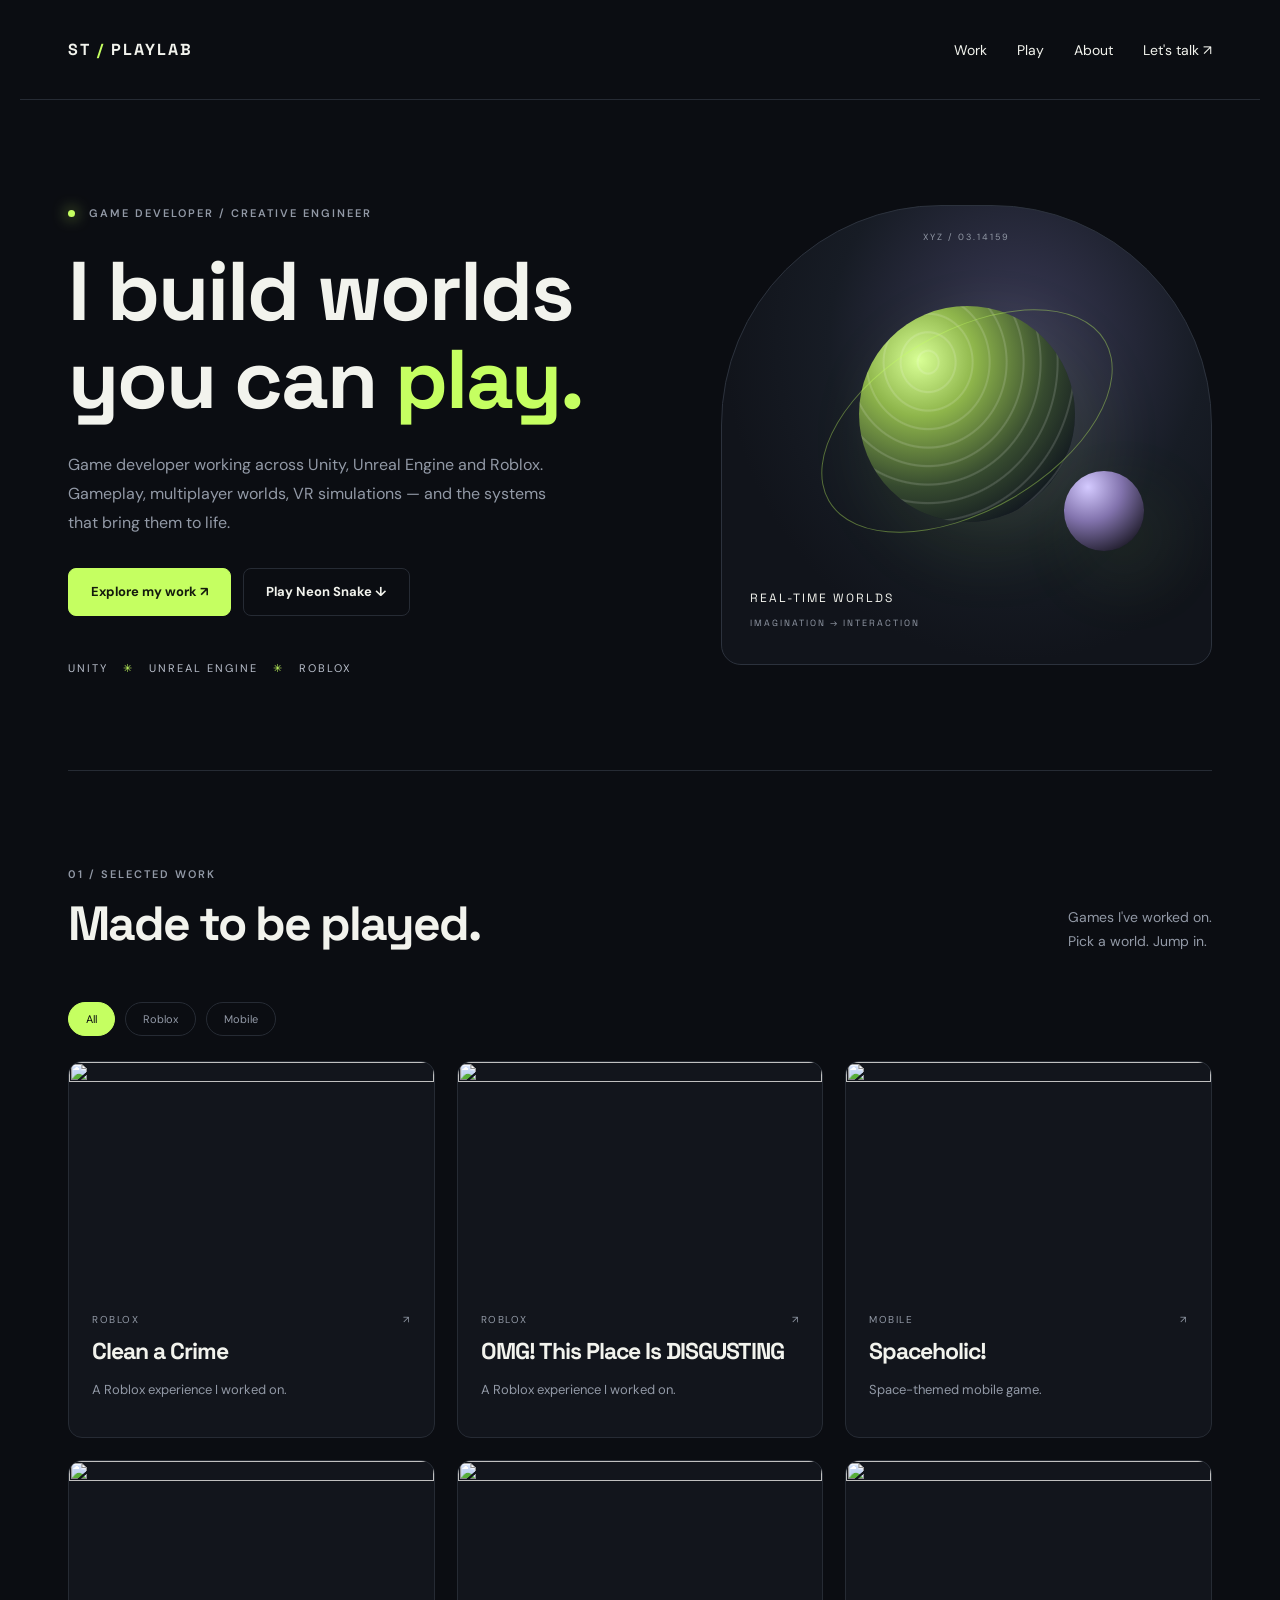
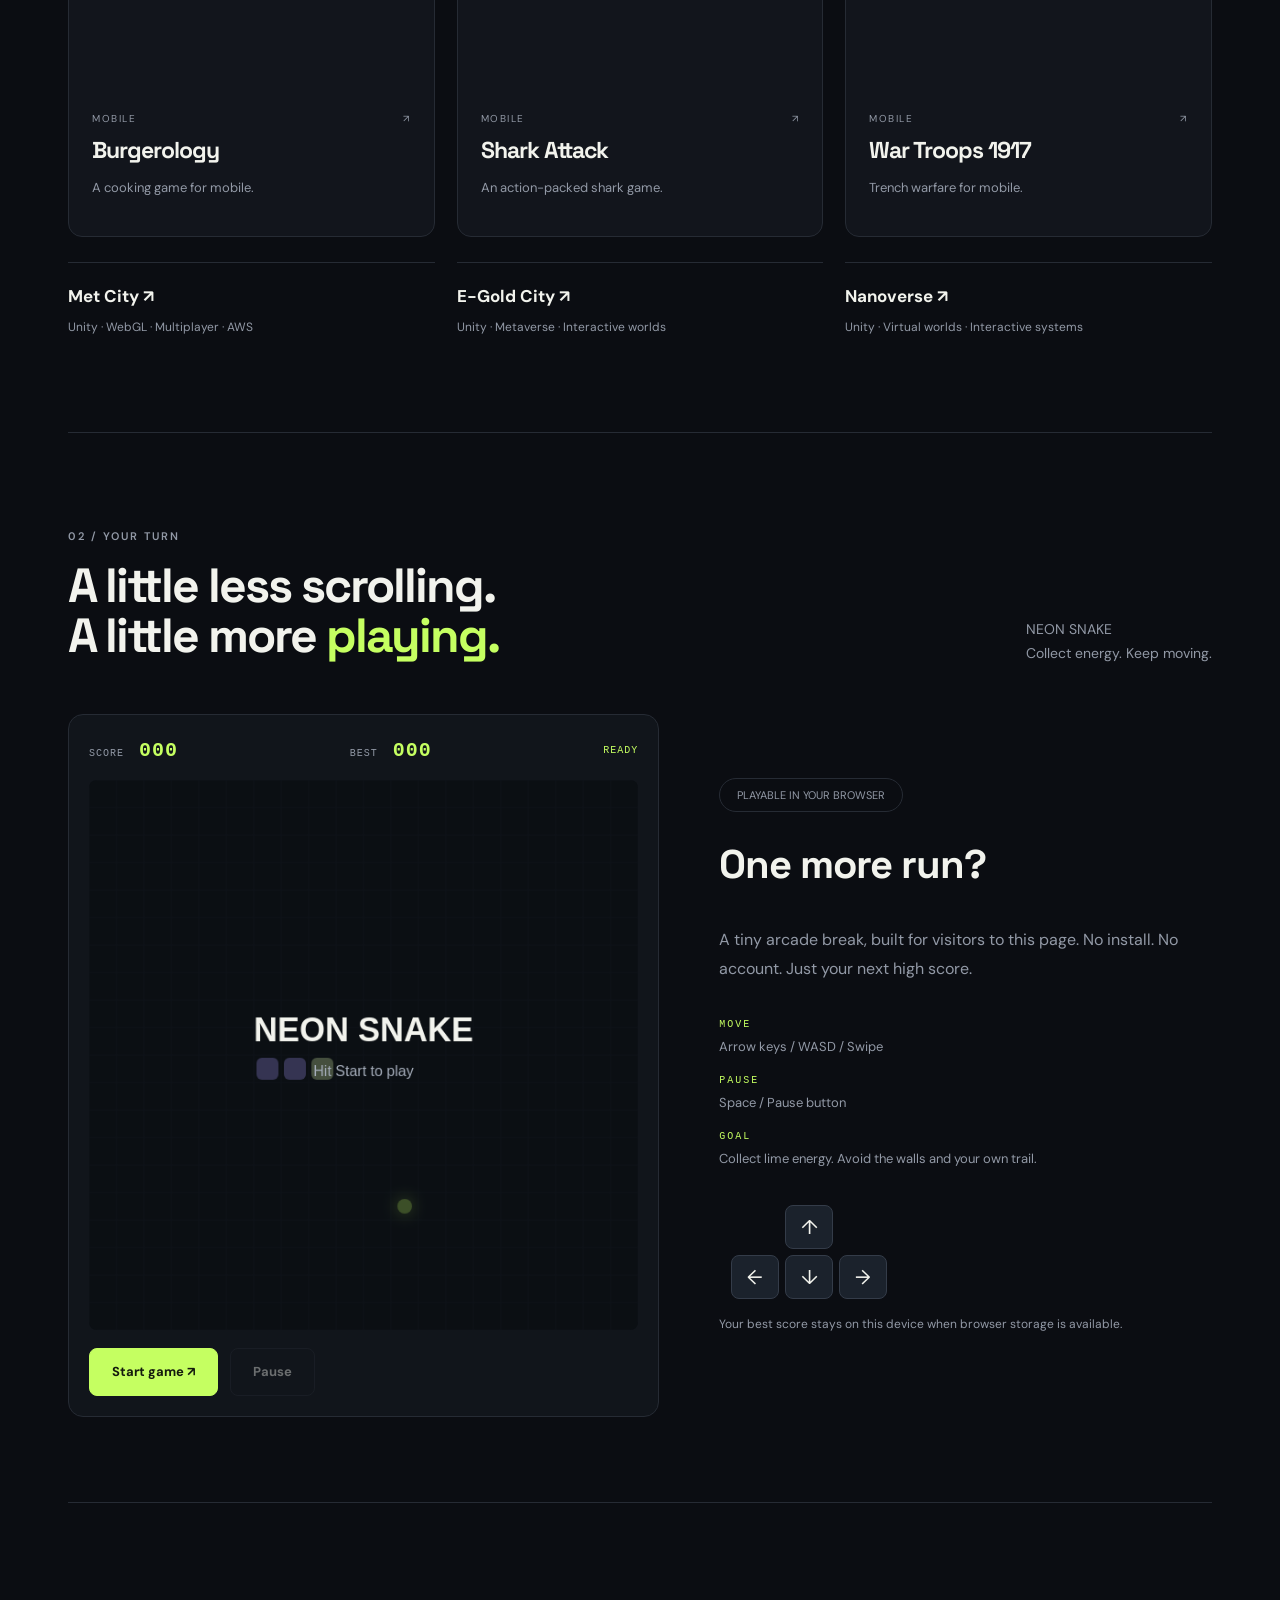
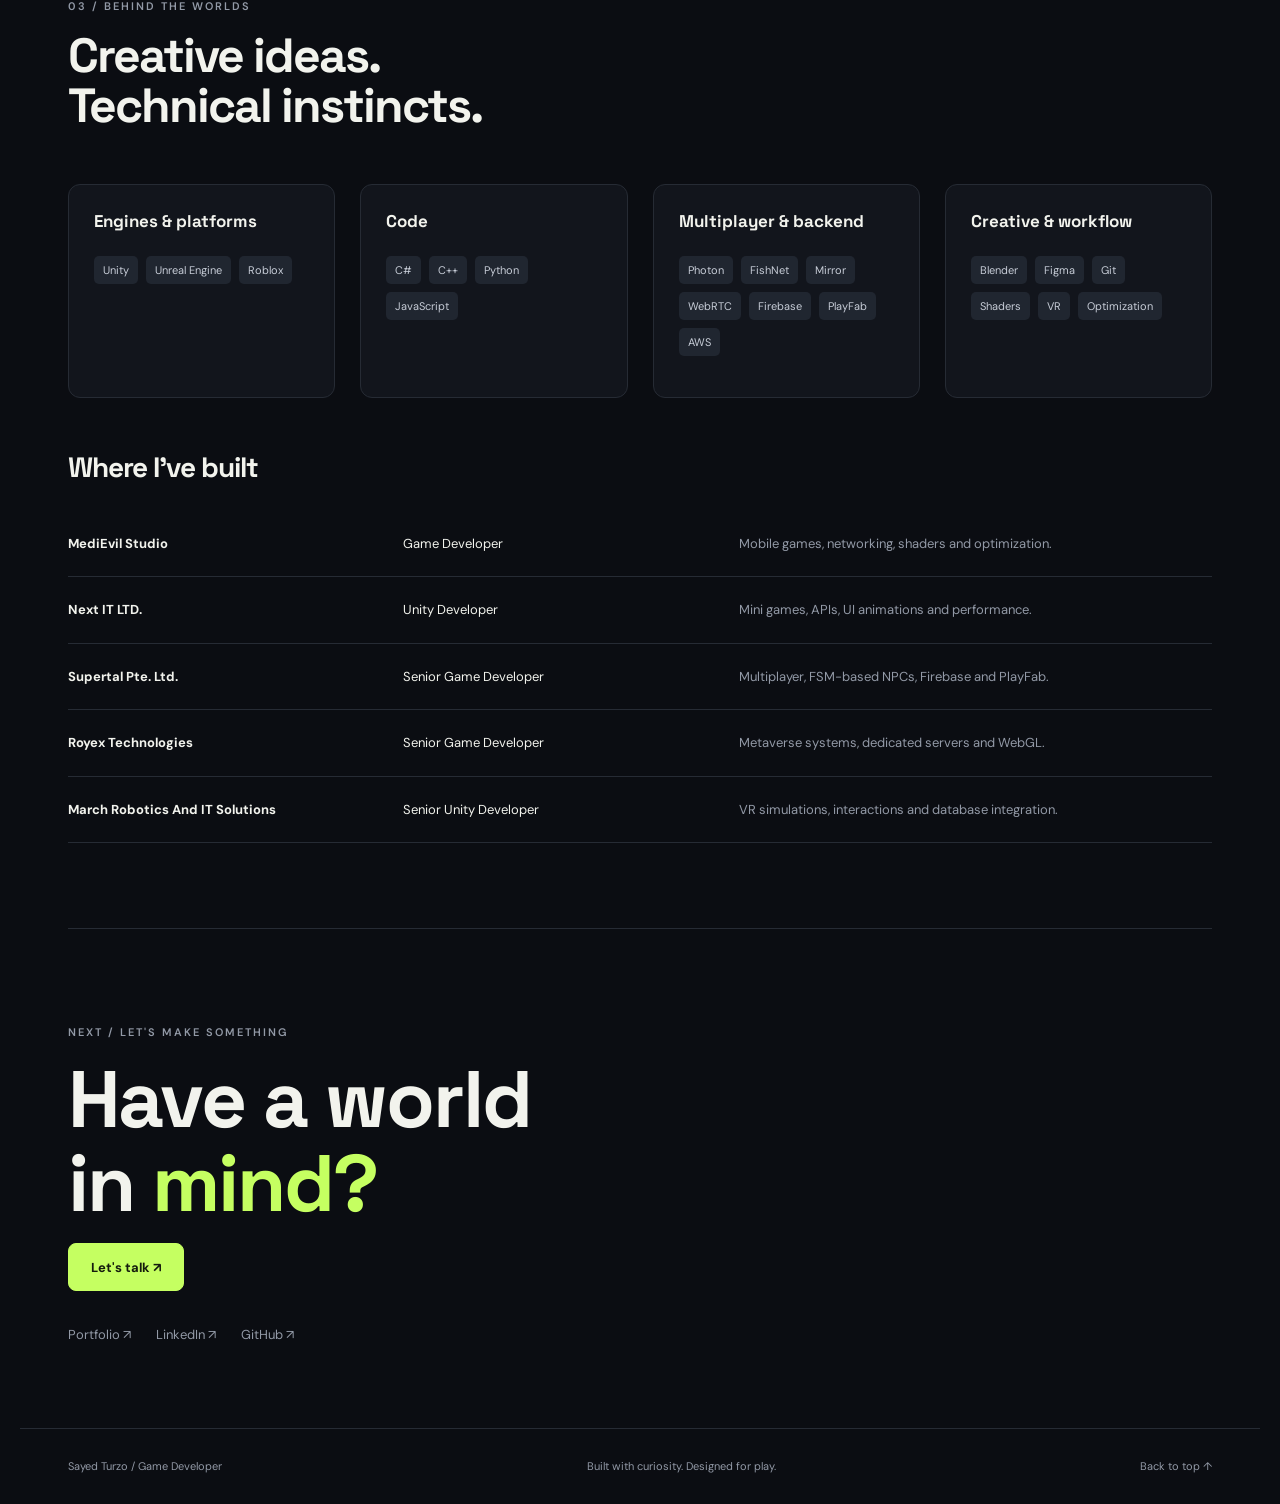
==== site/index.html @ b7940c35 "Update again" ====
<!doctype html>
<html lang="en">
<head>
  <meta charset="utf-8"><meta name="viewport" content="width=device-width, initial-scale=1">
  <meta name="description" content="Sayed Turzo — Unity, Unreal Engine and Roblox game developer. Explore my games and play Neon Snake.">
  <meta name="theme-color" content="#0b0d12"><title>Sayed Turzo / Game Developer</title>
  <link rel="stylesheet" href="styles.css">
</head>
<body>
  <nav><a class="wordmark" href="#">ST<span> / </span>PLAYLAB</a><div><a href="#work">Work</a><a href="#arcade">Play</a><a href="#about">About</a><a id="nav-contact" href="#contact">Let's talk ↗</a></div></nav>
  <main>
    <section class="hero">
      <div class="hero-copy"><p class="eyebrow"><span class="dot"></span> GAME DEVELOPER / CREATIVE ENGINEER</p><h1>I build worlds<br>you can <em>play.</em></h1><p id="bio" class="lead"></p><div class="actions"><a class="button primary" href="#work">Explore my work ↗</a><a class="button" href="#arcade">Play Neon Snake ↓</a></div><div class="platforms">UNITY <span>✳</span> UNREAL ENGINE <span>✳</span> ROBLOX</div></div>
      <div class="hero-art" aria-hidden="true"><div class="orb orb-one"></div><div class="orb orb-two"></div><div class="orbit"></div><div class="art-label">REAL-TIME WORLDS<br><span>IMAGINATION → INTERACTION</span></div><div class="coordinate">XYZ / 03.14159</div></div>
    </section>
    <section id="work"><div class="section-heading"><div><p class="eyebrow">01 / SELECTED WORK</p><h2>Made to be played.</h2></div><p>Games I've worked on.<br>Pick a world. Jump in.</p></div><div id="filters" class="filters" aria-label="Filter games"></div><div id="games" class="game-grid"></div><div id="worlds" class="worlds"></div></section>
    <section id="arcade" class="arcade"><div class="section-heading"><div><p class="eyebrow">02 / YOUR TURN</p><h2>A little less scrolling.<br>A little more <em>playing.</em></h2></div><p>NEON SNAKE<br>Collect energy. Keep moving.</p></div><div class="arcade-layout"><div class="game-panel"><div class="scoreboard"><span>SCORE <b id="score">000</b></span><span>BEST <b id="best">000</b></span><span id="game-state" role="status" aria-live="polite">READY</span></div><canvas id="snake" width="600" height="600" tabindex="0" aria-label="Neon Snake game. Use arrow keys or WASD to move, space to pause."></canvas><div class="game-controls"><button id="start" class="button primary">Start game ↗</button><button id="pause" class="button" disabled>Pause</button></div></div><div class="game-notes"><span class="pill">PLAYABLE IN YOUR BROWSER</span><h3>One more run?</h3><p>A tiny arcade break, built for visitors to this page. No install. No account. Just your next high score.</p><dl><dt>MOVE</dt><dd>Arrow keys / WASD / Swipe</dd><dt>PAUSE</dt><dd>Space / Pause button</dd><dt>GOAL</dt><dd>Collect lime energy. Avoid the walls and your own trail.</dd></dl><div class="dpad" aria-label="Touch game controls"><button data-direction="up" aria-label="Move up">↑</button><div><button data-direction="left" aria-label="Move left">←</button><button data-direction="down" aria-label="Move down">↓</button><button data-direction="right" aria-label="Move right">→</button></div></div><p class="small">Your best score stays on this device when browser storage is available.</p></div></div></section>
    <section id="about"><div class="section-heading"><div><p class="eyebrow">03 / BEHIND THE WORLDS</p><h2>Creative ideas.<br>Technical instincts.</h2></div></div><div id="skills" class="skills"></div><h3 class="experience-title">Where I've built</h3><div id="experience" class="experience"></div></section>
    <section id="contact" class="contact"><p class="eyebrow">NEXT / LET'S MAKE SOMETHING</p><h2>Have a world<br>in <em>mind?</em></h2><a id="email" class="button primary">Let's talk ↗</a><div id="socials"></div></section>
  </main><footer><span id="footer-name"></span><span>Built with curiosity. Designed for play.</span><a href="#">Back to top ↑</a></footer>
  <script type="module" src="app.js"></script>
</body>
</html>
---- site/styles.css ----
@import url('https://fonts.googleapis.com/css2?family=DM+Sans:wght@400;500;600;700&family=Space+Grotesk:wght@400;500;600;700&display=swap');
:root{--accent:#c5ff61;--secondary:#a99cff;--bg:#0b0d12;--panel:#12151c;--ink:#f2f3ed;--muted:#9299a6;--line:#262b34;color-scheme:dark}
*{box-sizing:border-box}html{scroll-behavior:smooth;scroll-padding-top:100px}body{margin:0;background:var(--bg);color:var(--ink);font-family:'DM Sans',Arial,sans-serif}a{color:inherit;text-decoration:none}button{font:inherit;cursor:pointer}a:focus-visible,button:focus-visible,canvas:focus-visible{outline:2px solid var(--accent);outline-offset:5px}nav,main,footer{max-width:1240px;margin:auto;padding-left:48px;padding-right:48px}nav{height:100px;display:flex;align-items:center;justify-content:space-between;border-bottom:1px solid var(--line)}nav div{display:flex;gap:30px;font-size:14px}nav a:hover{color:var(--accent)}.wordmark{font-family:'Space Grotesk',sans-serif;letter-spacing:2px;font-weight:700}.wordmark span{color:var(--accent)}.hero{min-height:670px;display:grid;grid-template-columns:1.25fr 1fr;align-items:center;gap:40px}.eyebrow{font-size:11px;letter-spacing:2px;color:var(--muted);font-weight:600}.dot{display:inline-block;width:7px;height:7px;border-radius:50%;background:var(--accent);margin-right:9px;box-shadow:0 0 15px var(--accent)}h1,h2,h3{font-family:'Space Grotesk',Arial,sans-serif;line-height:1.05;letter-spacing:-2px}h1{font-size:clamp(48px,6.5vw,84px);margin:28px 0}em{color:var(--accent);font-style:normal}h2{font-size:48px;margin:18px 0}h3{font-size:28px;letter-spacing:-1px}.lead{max-width:480px;color:var(--muted);line-height:1.8;font-size:16px}.actions{display:flex;gap:12px;flex-wrap:wrap;margin:30px 0}.button{display:inline-flex;align-items:center;justify-content:center;min-height:48px;padding:14px 22px;border:1px solid var(--line);border-radius:8px;background:transparent;color:var(--ink);font-size:13px;font-weight:700;transition:transform .2s,background .2s}.button:hover{transform:translateY(-3px);background:#232936}.primary{background:var(--accent);color:#141b0d;border-color:var(--accent)}.primary:hover{background:#d7ff94}.button:disabled{opacity:.4;cursor:default;transform:none}.platforms{font-size:11px;letter-spacing:2px;color:#b9bfcb;display:flex;gap:15px;margin-top:45px}.platforms span{color:var(--accent)}.hero-art{height:460px;position:relative;overflow:hidden;border-radius:220px 220px 20px 20px;background:radial-gradient(ellipse at 60% 30%,#3b3a57 0%,#171c25 45%,#11141b 70%);border:1px solid #2c323d}.orb{position:absolute;left:calc(50% - 108px);top:100px;width:216px;height:216px;border-radius:50%;background:repeating-radial-gradient(ellipse at 32% 26%,transparent 0 9px,#ffffff24 10px 11px,transparent 12px 17px),radial-gradient(circle at 28% 25%,#d8ff95,#8eb54b 25%,#364a2f 57%,#131a20 80%);box-shadow:20px 25px 80px #b3ff4a18;animation:float 7s ease-in-out infinite}.orb-two{width:80px;height:80px;top:265px;left:70%;background:radial-gradient(circle at 30% 20%,#d4caff,#8273ad 40%,#272335 80%);animation-delay:-3s}.orbit{position:absolute;top:125px;left:calc(50% - 160px);width:320px;height:180px;border:1px solid #c5ff6160;border-radius:50%;transform:rotate(-30deg);animation:orbit 18s linear infinite}.art-label{position:absolute;bottom:30px;left:28px;font-family:'Space Grotesk',sans-serif;font-size:12px;letter-spacing:2px;line-height:2}.art-label span{color:var(--muted);font-size:9px}.coordinate{position:absolute;top:25px;left:50%;transform:translateX(-50%);font-size:9px;letter-spacing:2px;color:var(--muted)}@keyframes float{50%{transform:translateY(-18px) rotate(8deg)}}@keyframes orbit{to{transform:rotate(330deg)}}section:not(.hero){padding:85px 0;border-top:1px solid var(--line)}.section-heading{display:flex;justify-content:space-between;align-items:flex-end;gap:30px;margin-bottom:35px}.section-heading>p{color:var(--muted);font-size:14px;line-height:1.7}.filters{display:flex;gap:10px;margin-bottom:25px;flex-wrap:wrap}.filters button,.pill{border:1px solid var(--line);background:transparent;border-radius:25px;color:var(--muted);padding:9px 17px;font-size:11px}.filters button[aria-pressed=true]{color:var(--bg);background:var(--accent);border-color:var(--accent)}.game-grid{display:grid;grid-template-columns:repeat(3,1fr);gap:22px}.game-card{border:1px solid var(--line);border-radius:14px;overflow:hidden;background:var(--panel);transition:transform .2s,border-color .2s}.game-card:hover{transform:translateY(-6px);border-color:var(--accent)}.game-card img{width:100%;display:block;aspect-ratio:1.6;object-fit:cover}.game-card .copy{padding:23px}.game-card h3{font-size:23px;line-height:1.2;margin:12px 0}.game-card p{font-size:13px;line-height:1.7;color:var(--muted)}.card-top{display:flex;justify-content:space-between;font-size:10px;letter-spacing:1.5px;color:var(--muted)}.worlds{display:grid;grid-template-columns:repeat(3,1fr);gap:22px;margin-top:25px}.worlds a{border-top:1px solid var(--line);padding-top:22px}.worlds strong{font-size:17px}.worlds p{color:var(--muted);font-size:12px}.arcade-layout{display:grid;grid-template-columns:1.2fr 1fr;gap:60px;align-items:center}.game-panel{background:#11151b;border:1px solid var(--line);border-radius:15px;padding:20px}.scoreboard{display:flex;justify-content:space-between;align-items:center;font-family:monospace;font-size:10px;letter-spacing:1px;color:var(--muted);padding:4px 0 18px}.scoreboard b{color:var(--accent);font-size:20px;margin-left:8px}#game-state{color:var(--accent)}canvas{display:block;width:100%;aspect-ratio:1;background:#0b0f14;border-radius:8px;touch-action:none}.game-controls{display:flex;gap:12px;margin-top:18px}.game-notes p{color:var(--muted);line-height:1.8}.game-notes h3{font-size:40px}dl{margin:35px 0}dt{font-family:monospace;font-size:10px;color:var(--accent);letter-spacing:2px;margin-top:20px}dd{margin:8px 0;color:var(--muted);font-size:13px}.small{font-size:12px}.dpad{text-align:center;width:180px}.dpad button{background:#1b222c;border:1px solid #343c49;border-radius:8px;color:var(--ink);height:44px;width:48px;margin:3px;font-size:20px;touch-action:manipulation}.skills{display:grid;grid-template-columns:repeat(4,1fr);gap:25px}.skill-card{padding:25px;background:var(--panel);border:1px solid var(--line);border-radius:12px}.skill-card h3{font-size:17px;letter-spacing:0;line-height:1.4;margin:0 0 22px}.skill-card p{display:flex;gap:8px;flex-wrap:wrap}.skill-card span{font-size:11px;padding:7px 9px;background:#202630;border-radius:5px;color:#c7cdd7}.experience-title{margin-top:55px}.experience article{display:grid;grid-template-columns:1fr 1fr 1.5fr;gap:20px;padding:23px 0;border-bottom:1px solid var(--line);font-size:13px;line-height:1.5}.experience article p{margin:0;color:var(--muted)}.contact{position:relative}.contact h2{font-size:80px}.contact #socials{display:flex;gap:25px;margin-top:35px;font-size:13px;color:var(--muted)}footer{border-top:1px solid var(--line);display:flex;justify-content:space-between;gap:20px;padding-top:30px;padding-bottom:30px;font-size:11px;color:var(--muted)}
@media(max-width:900px){nav,main,footer{padding-left:25px;padding-right:25px}.hero{gap:20px}.hero-art{height:380px}h1{font-size:60px}.game-grid{grid-template-columns:repeat(2,1fr)}.skills{grid-template-columns:repeat(2,1fr)}.arcade-layout{gap:30px}.platforms{font-size:9px;gap:8px}}
@media(max-width:600px){nav{height:80px}nav div{gap:18px}nav div a:first-child,nav div a:last-child{display:none}.hero{grid-template-columns:1fr;padding:45px 0;gap:35px}.hero-art{height:300px;border-radius:120px 120px 15px 15px}.orb-one{top:45px;width:170px;height:170px;left:calc(50% - 85px)}.orb-two{top:180px}.orbit{top:50px}.platforms{font-size:10px}h1{font-size:58px}h2{font-size:36px}.section-heading{display:block}.game-grid,.worlds,.arcade-layout{grid-template-columns:1fr}.skills{gap:12px}.skill-card{padding:17px}.experience article{grid-template-columns:1fr;gap:6px}.contact h2{font-size:60px}footer{flex-wrap:wrap}.scoreboard b{font-size:18px}section:not(.hero){padding:55px 0}}
@media(prefers-reduced-motion:reduce){html{scroll-behavior:auto}*,*::before,*::after{animation:none!important;transition:none!important}}
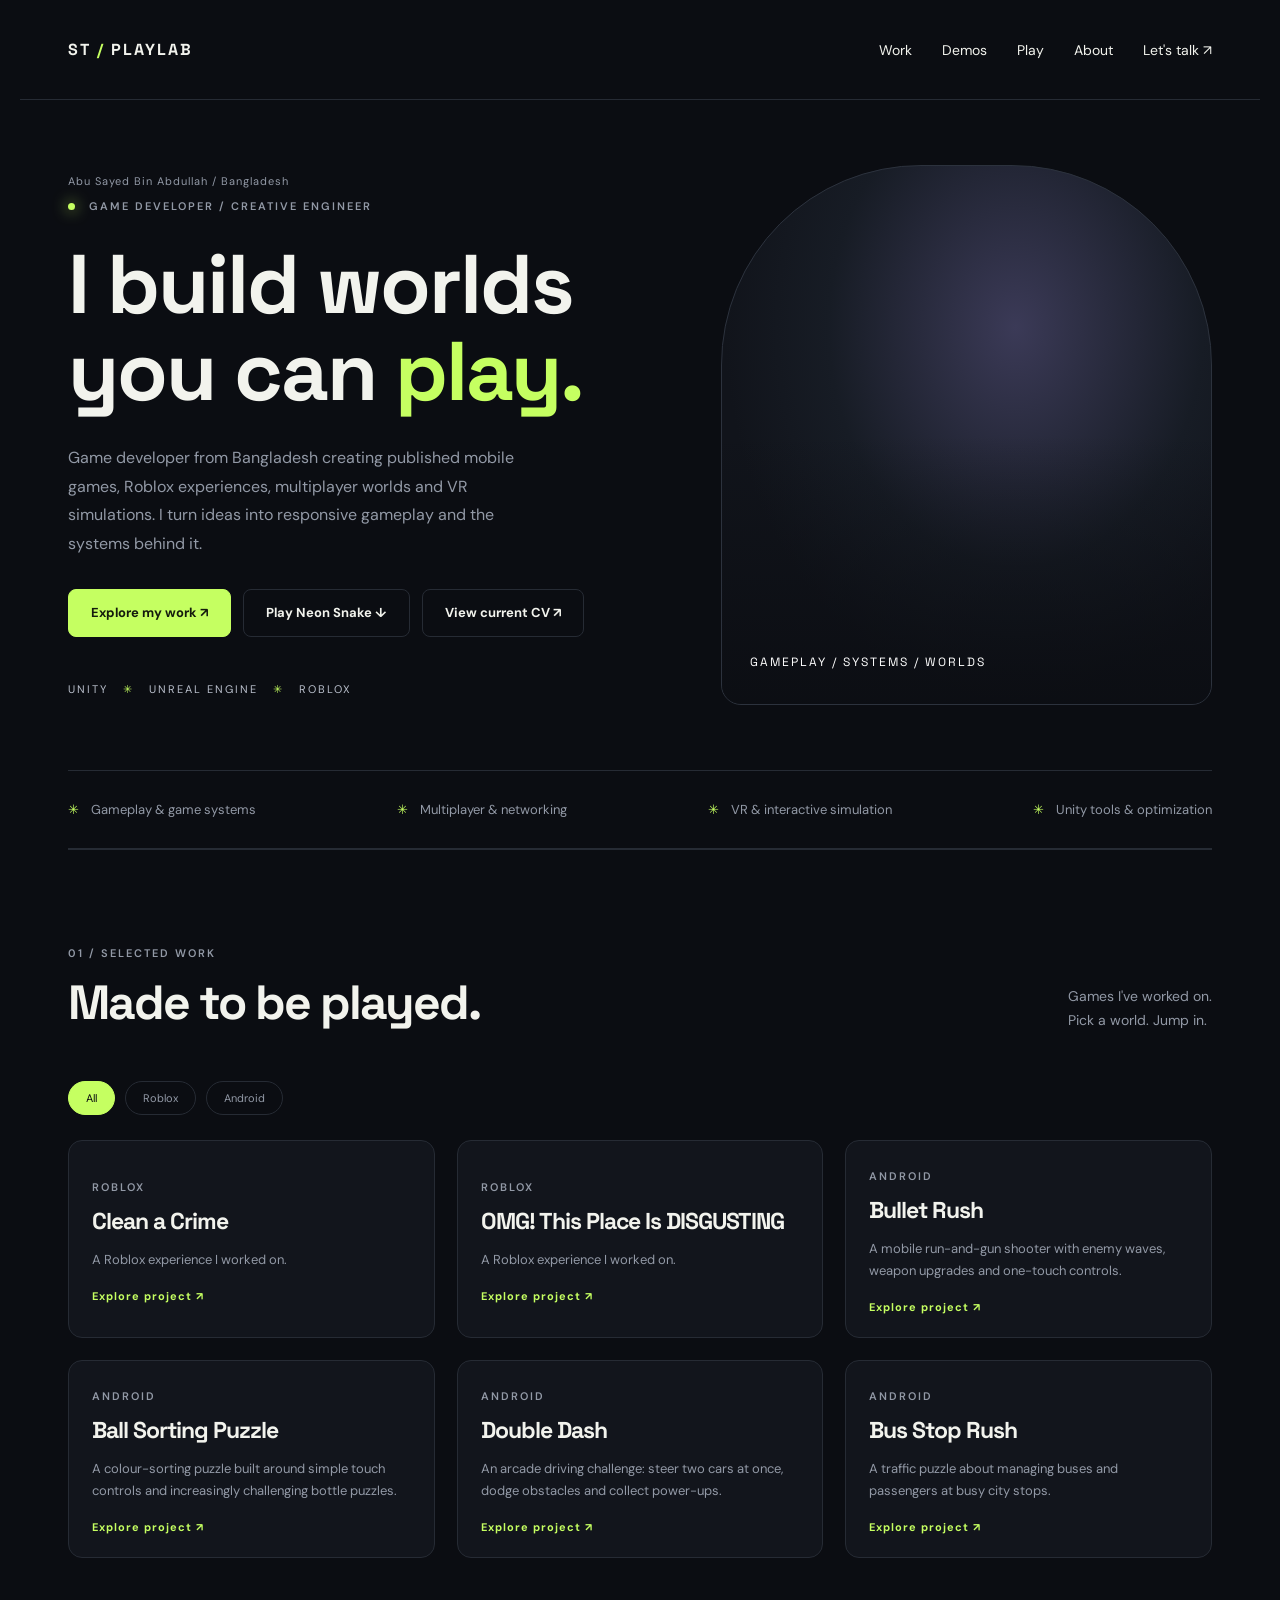
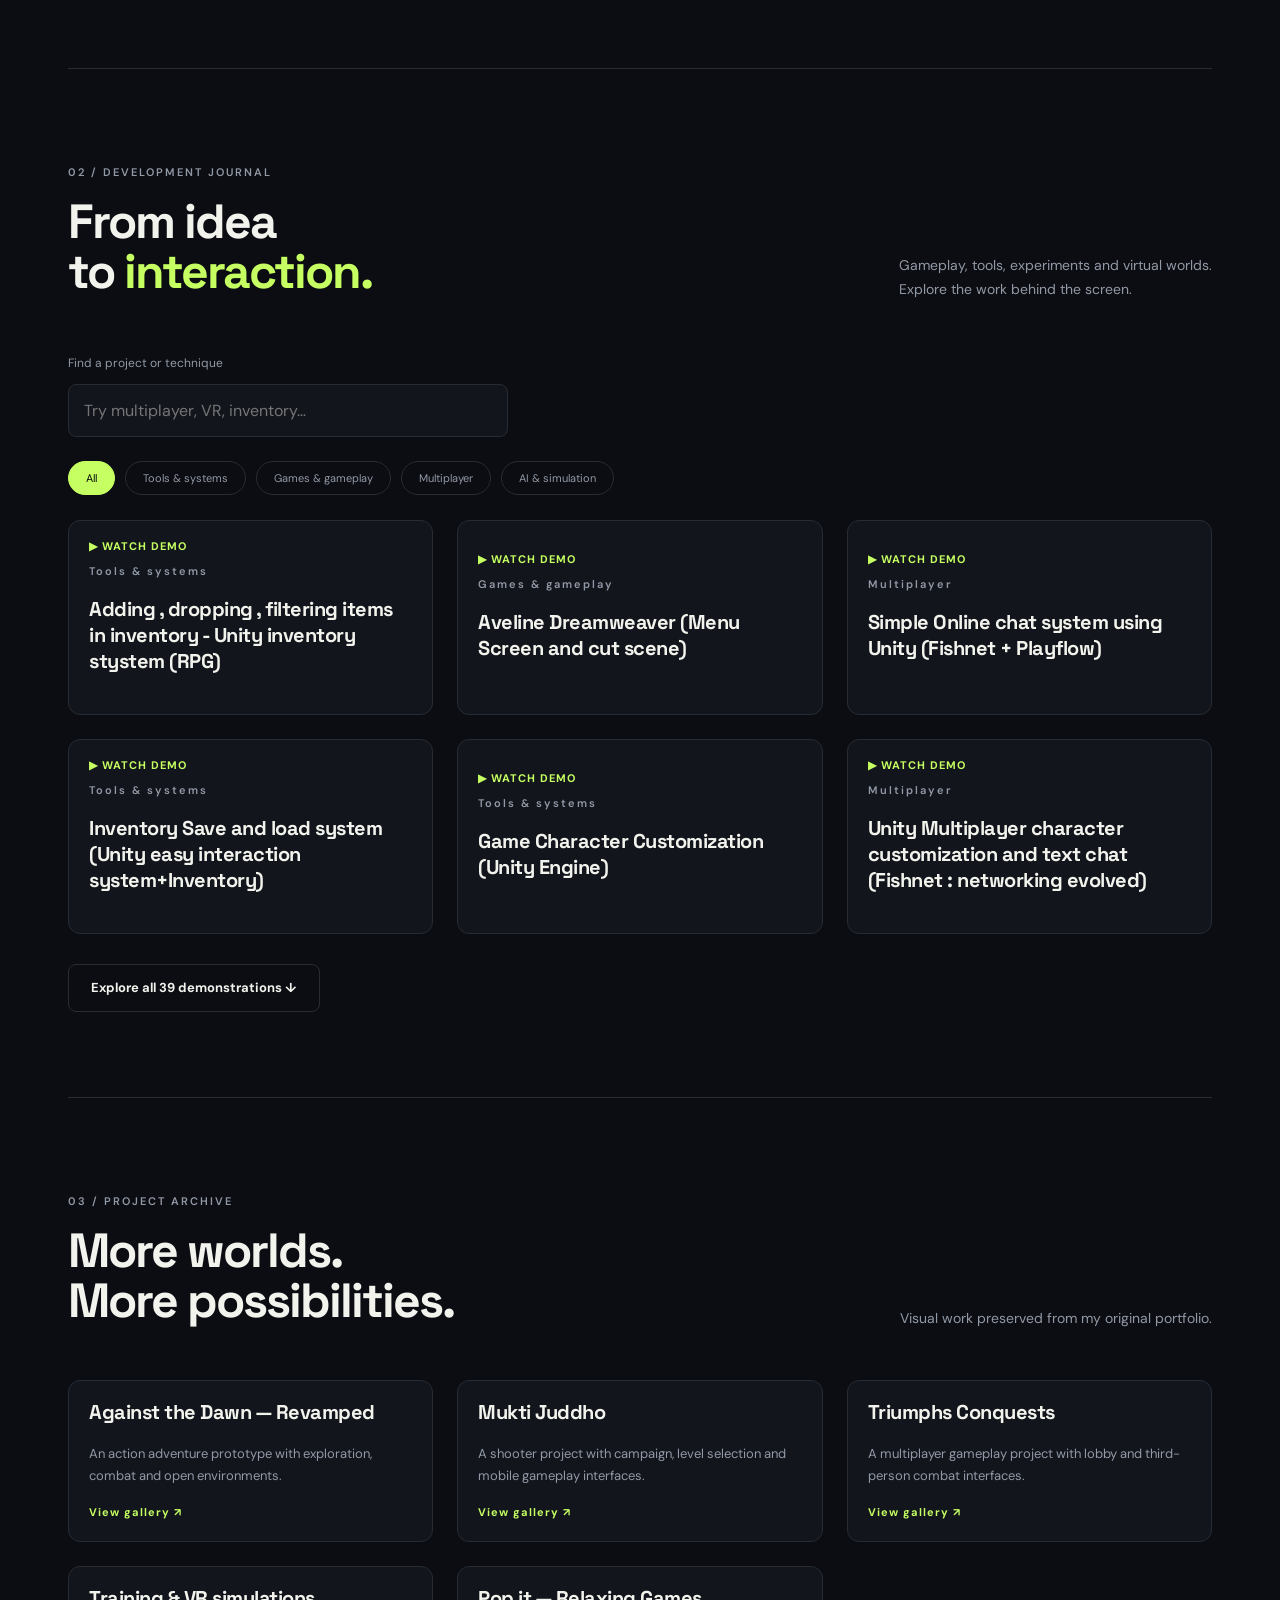
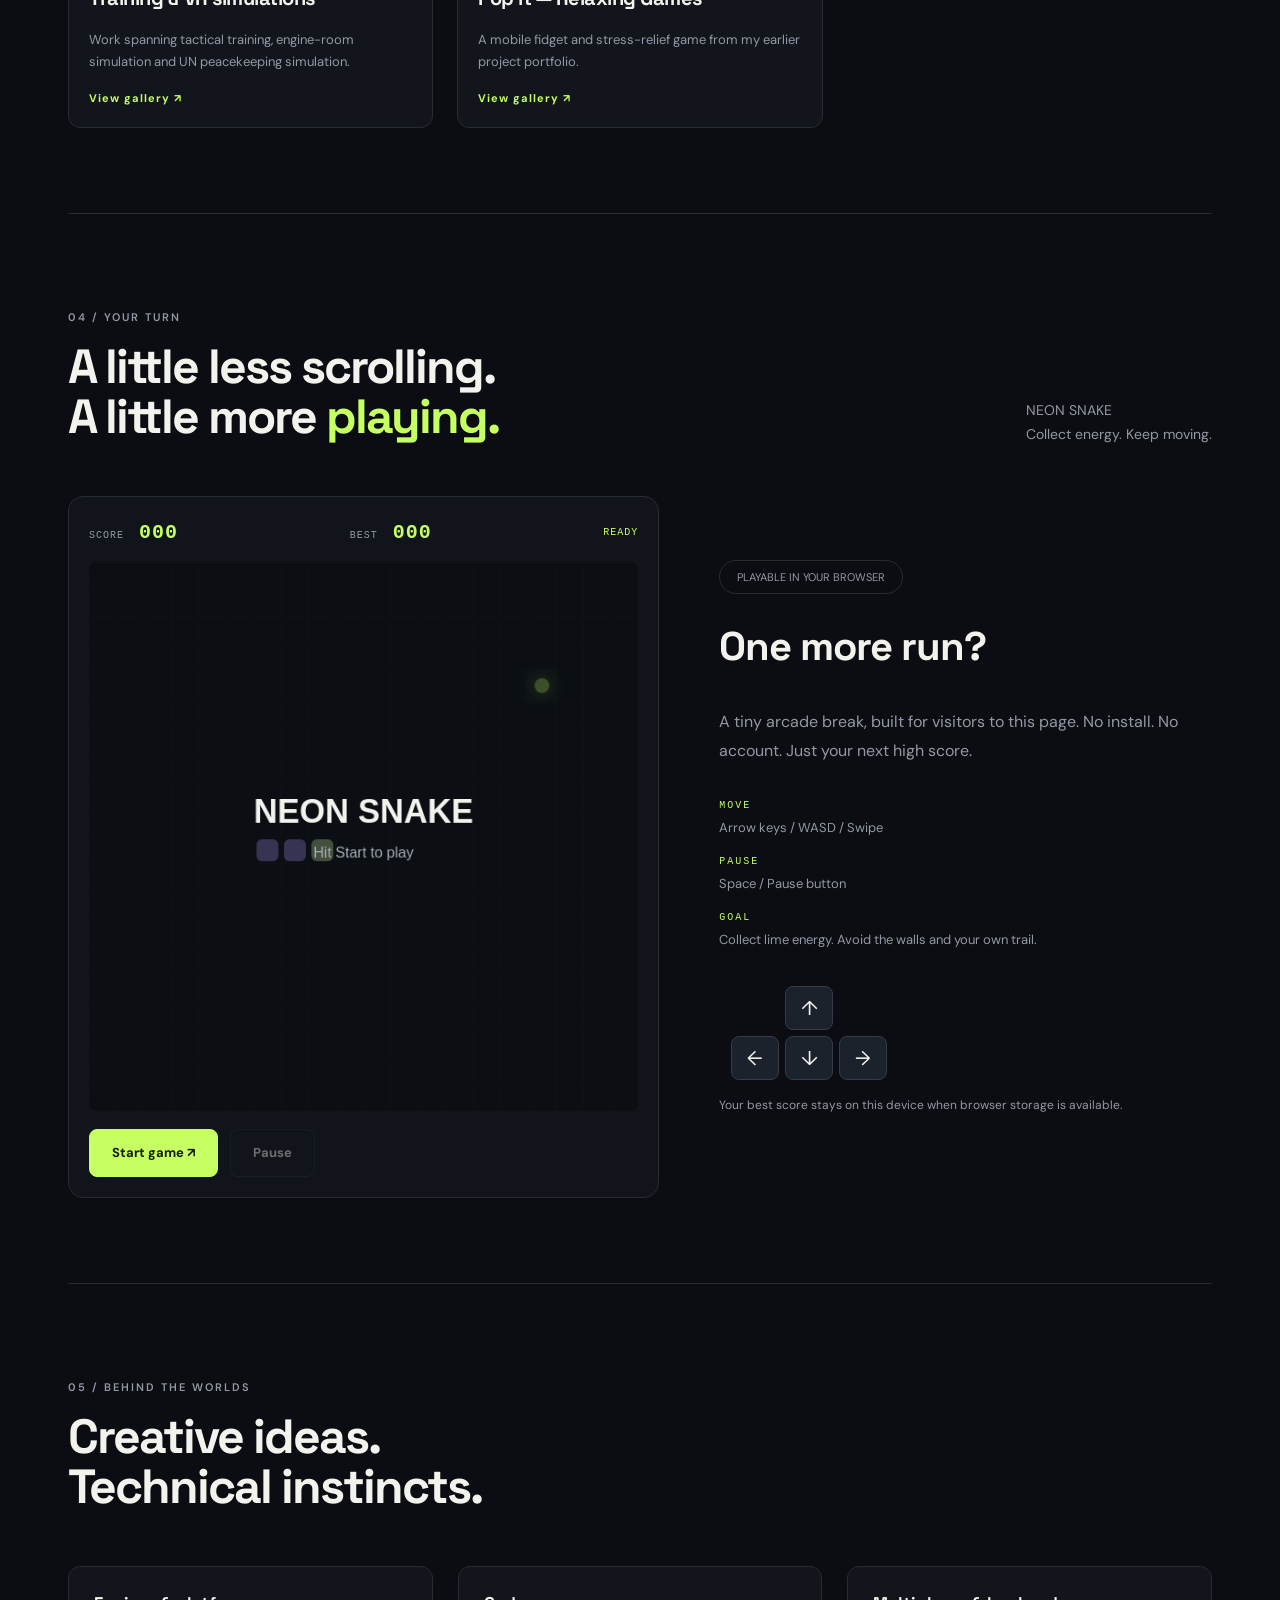
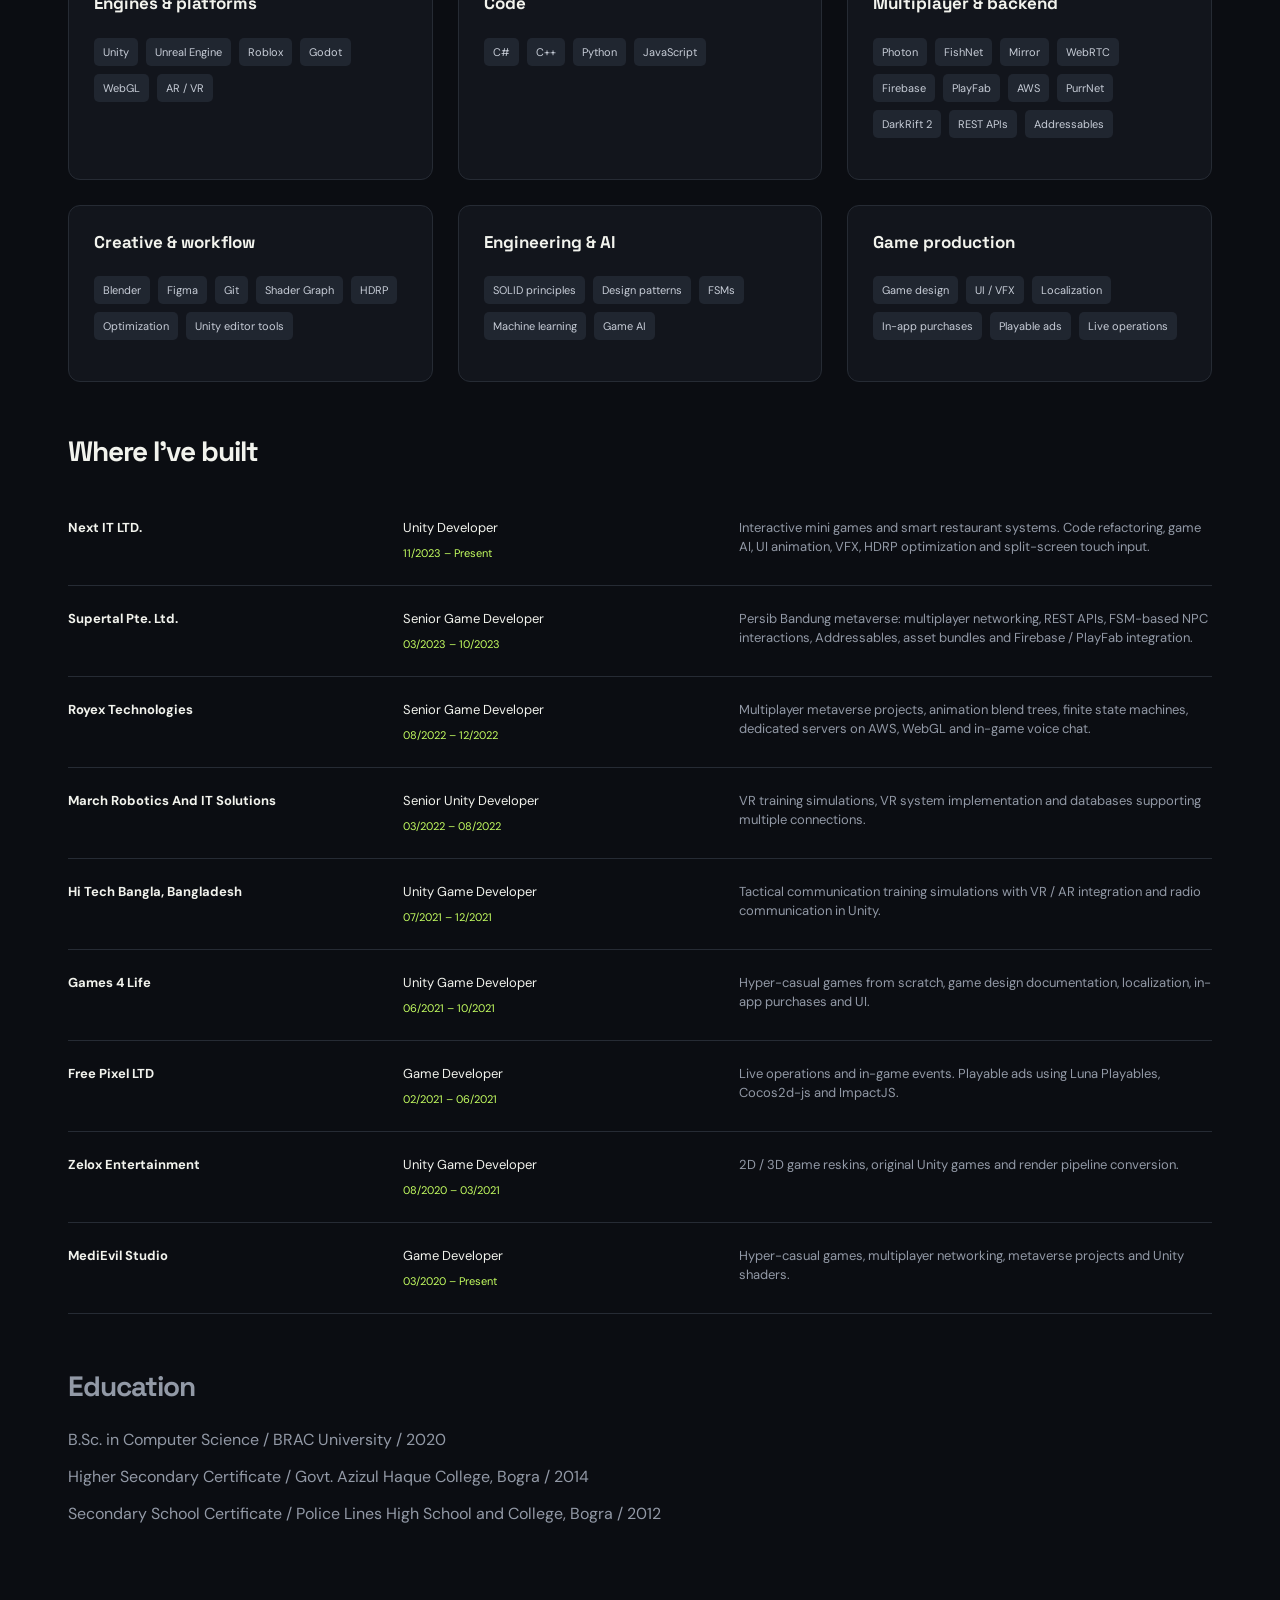
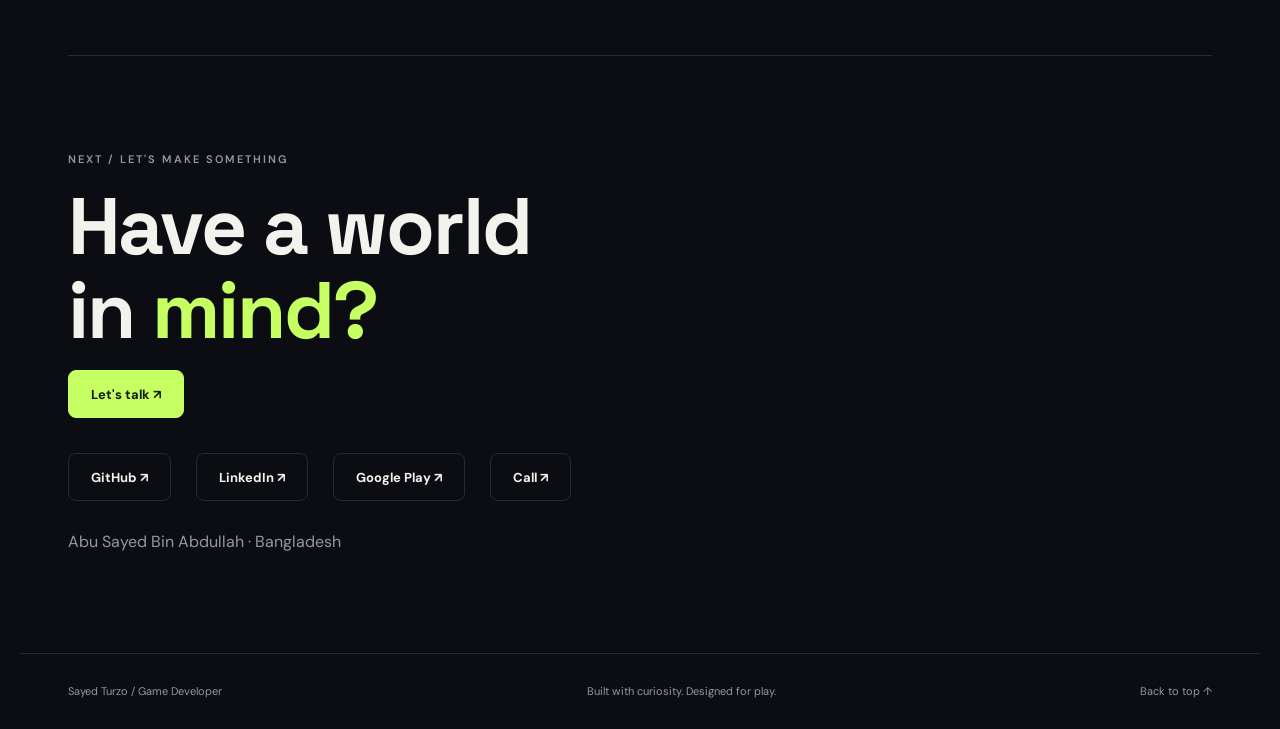
==== commit 0c857cb5: "Build professional portfolio from verified games, media and CV experience" ====
--- a/site/index.html
+++ b/site/index.html
@@ -4,20 +4,27 @@
   <meta charset="utf-8"><meta name="viewport" content="width=device-width, initial-scale=1">
   <meta name="description" content="Sayed Turzo — Unity, Unreal Engine and Roblox game developer. Explore my games and play Neon Snake.">
   <meta name="theme-color" content="#0b0d12"><title>Sayed Turzo / Game Developer</title>
+  <link rel="canonical" href="https://sayedturzo.github.io/">
+  <meta property="og:title" content="Sayed Turzo — Game Developer">
+  <meta property="og:description" content="Published games, multiplayer systems, immersive simulations and interactive worlds.">
+  <meta property="og:type" content="website">
   <link rel="stylesheet" href="styles.css">
 </head>
 <body>
-  <nav><a class="wordmark" href="#">ST<span> / </span>PLAYLAB</a><div><a href="#work">Work</a><a href="#arcade">Play</a><a href="#about">About</a><a id="nav-contact" href="#contact">Let's talk ↗</a></div></nav>
+  <nav><a class="wordmark" href="#">ST<span> / </span>PLAYLAB</a><div><a href="#work">Work</a><a href="#showcase">Demos</a><a href="#arcade">Play</a><a href="#about">About</a><a id="nav-contact" href="#contact">Let's talk ↗</a></div></nav>
   <main>
     <section class="hero">
       <div class="hero-copy"><p class="eyebrow"><span class="dot"></span> GAME DEVELOPER / CREATIVE ENGINEER</p><h1>I build worlds<br>you can <em>play.</em></h1><p id="bio" class="lead"></p><div class="actions"><a class="button primary" href="#work">Explore my work ↗</a><a class="button" href="#arcade">Play Neon Snake ↓</a></div><div class="platforms">UNITY <span>✳</span> UNREAL ENGINE <span>✳</span> ROBLOX</div></div>
       <div class="hero-art" aria-hidden="true"><div class="orb orb-one"></div><div class="orb orb-two"></div><div class="orbit"></div><div class="art-label">REAL-TIME WORLDS<br><span>IMAGINATION → INTERACTION</span></div><div class="coordinate">XYZ / 03.14159</div></div>
     </section>
     <section id="work"><div class="section-heading"><div><p class="eyebrow">01 / SELECTED WORK</p><h2>Made to be played.</h2></div><p>Games I've worked on.<br>Pick a world. Jump in.</p></div><div id="filters" class="filters" aria-label="Filter games"></div><div id="games" class="game-grid"></div><div id="worlds" class="worlds"></div></section>
-    <section id="arcade" class="arcade"><div class="section-heading"><div><p class="eyebrow">02 / YOUR TURN</p><h2>A little less scrolling.<br>A little more <em>playing.</em></h2></div><p>NEON SNAKE<br>Collect energy. Keep moving.</p></div><div class="arcade-layout"><div class="game-panel"><div class="scoreboard"><span>SCORE <b id="score">000</b></span><span>BEST <b id="best">000</b></span><span id="game-state" role="status" aria-live="polite">READY</span></div><canvas id="snake" width="600" height="600" tabindex="0" aria-label="Neon Snake game. Use arrow keys or WASD to move, space to pause."></canvas><div class="game-controls"><button id="start" class="button primary">Start game ↗</button><button id="pause" class="button" disabled>Pause</button></div></div><div class="game-notes"><span class="pill">PLAYABLE IN YOUR BROWSER</span><h3>One more run?</h3><p>A tiny arcade break, built for visitors to this page. No install. No account. Just your next high score.</p><dl><dt>MOVE</dt><dd>Arrow keys / WASD / Swipe</dd><dt>PAUSE</dt><dd>Space / Pause button</dd><dt>GOAL</dt><dd>Collect lime energy. Avoid the walls and your own trail.</dd></dl><div class="dpad" aria-label="Touch game controls"><button data-direction="up" aria-label="Move up">↑</button><div><button data-direction="left" aria-label="Move left">←</button><button data-direction="down" aria-label="Move down">↓</button><button data-direction="right" aria-label="Move right">→</button></div></div><p class="small">Your best score stays on this device when browser storage is available.</p></div></div></section>
-    <section id="about"><div class="section-heading"><div><p class="eyebrow">03 / BEHIND THE WORLDS</p><h2>Creative ideas.<br>Technical instincts.</h2></div></div><div id="skills" class="skills"></div><h3 class="experience-title">Where I've built</h3><div id="experience" class="experience"></div></section>
+    <section id="showcase"><div class="section-heading"><div><p class="eyebrow">02 / DEVELOPMENT JOURNAL</p><h2>From idea<br>to <em>interaction.</em></h2></div><p>Gameplay, tools, experiments and virtual worlds.<br>Explore the work behind the screen.</p></div><label class="search-label" for="project-search">Find a project or technique</label><input id="project-search" type="search" placeholder="Try multiplayer, VR, inventory…"><div id="showcase-filters" class="filters" aria-label="Filter demonstrations"></div><div id="showcase-grid" class="showcase-grid"></div><p id="showcase-empty" hidden>No demonstrations match your search.</p><button id="show-more" class="button">Explore all demonstrations ↓</button></section>
+    <section id="archive"><div class="section-heading"><div><p class="eyebrow">03 / PROJECT ARCHIVE</p><h2>More worlds.<br>More possibilities.</h2></div><p>Visual work preserved from my original portfolio.</p></div><div id="archive-grid" class="archive-grid"></div></section>
+    <section id="arcade" class="arcade"><div class="section-heading"><div><p class="eyebrow">04 / YOUR TURN</p><h2>A little less scrolling.<br>A little more <em>playing.</em></h2></div><p>NEON SNAKE<br>Collect energy. Keep moving.</p></div><div class="arcade-layout"><div class="game-panel"><div class="scoreboard"><span>SCORE <b id="score">000</b></span><span>BEST <b id="best">000</b></span><span id="game-state" role="status" aria-live="polite">READY</span></div><canvas id="snake" width="600" height="600" tabindex="0" aria-label="Neon Snake game. Use arrow keys or WASD to move, space to pause."></canvas><div class="game-controls"><button id="start" class="button primary">Start game ↗</button><button id="pause" class="button" disabled>Pause</button></div></div><div class="game-notes"><span class="pill">PLAYABLE IN YOUR BROWSER</span><h3>One more run?</h3><p>A tiny arcade break, built for visitors to this page. No install. No account. Just your next high score.</p><dl><dt>MOVE</dt><dd>Arrow keys / WASD / Swipe</dd><dt>PAUSE</dt><dd>Space / Pause button</dd><dt>GOAL</dt><dd>Collect lime energy. Avoid the walls and your own trail.</dd></dl><div class="dpad" aria-label="Touch game controls"><button data-direction="up" aria-label="Move up">↑</button><div><button data-direction="left" aria-label="Move left">←</button><button data-direction="down" aria-label="Move down">↓</button><button data-direction="right" aria-label="Move right">→</button></div></div><p class="small">Your best score stays on this device when browser storage is available.</p></div></div></section>
+    <section id="about"><div class="section-heading"><div><p class="eyebrow">05 / BEHIND THE WORLDS</p><h2>Creative ideas.<br>Technical instincts.</h2></div></div><div id="skills" class="skills"></div><h3 class="experience-title">Where I've built</h3><div id="experience" class="experience"></div></section>
     <section id="contact" class="contact"><p class="eyebrow">NEXT / LET'S MAKE SOMETHING</p><h2>Have a world<br>in <em>mind?</em></h2><a id="email" class="button primary">Let's talk ↗</a><div id="socials"></div></section>
   </main><footer><span id="footer-name"></span><span>Built with curiosity. Designed for play.</span><a href="#">Back to top ↑</a></footer>
+  <dialog id="project-dialog" aria-labelledby="project-title"><button id="close-project" class="button" aria-label="Close project details">Close ×</button><div id="project-detail"></div></dialog>
   <script type="module" src="app.js"></script>
 </body>
 </html>
--- a/site/styles.css
+++ b/site/styles.css
@@ -4,3 +4,6 @@
 @media(max-width:900px){nav,main,footer{padding-left:25px;padding-right:25px}.hero{gap:20px}.hero-art{height:380px}h1{font-size:60px}.game-grid{grid-template-columns:repeat(2,1fr)}.skills{grid-template-columns:repeat(2,1fr)}.arcade-layout{gap:30px}.platforms{font-size:9px;gap:8px}}
 @media(max-width:600px){nav{height:80px}nav div{gap:18px}nav div a:first-child,nav div a:last-child{display:none}.hero{grid-template-columns:1fr;padding:45px 0;gap:35px}.hero-art{height:300px;border-radius:120px 120px 15px 15px}.orb-one{top:45px;width:170px;height:170px;left:calc(50% - 85px)}.orb-two{top:180px}.orbit{top:50px}.platforms{font-size:10px}h1{font-size:58px}h2{font-size:36px}.section-heading{display:block}.game-grid,.worlds,.arcade-layout{grid-template-columns:1fr}.skills{gap:12px}.skill-card{padding:17px}.experience article{grid-template-columns:1fr;gap:6px}.contact h2{font-size:60px}footer{flex-wrap:wrap}.scoreboard b{font-size:18px}section:not(.hero){padding:55px 0}}
 @media(prefers-reduced-motion:reduce){html{scroll-behavior:auto}*,*::before,*::after{animation:none!important;transition:none!important}}
+[hidden]{display:none!important}.game-grid--compact{grid-template-columns:repeat(2,minmax(0,1fr))}@media(max-width:600px){.game-grid--compact{grid-template-columns:1fr}}
+.identity{display:flex;align-items:center;gap:12px;font-size:11px;letter-spacing:1px;color:var(--muted)}.identity img{width:42px;height:42px;border-radius:50%;object-fit:cover;object-position:top}.hero-photographic{border-radius:200px 200px 20px 20px;overflow:hidden;position:relative;height:540px}.hero-photographic>img{width:100%;height:100%;object-fit:cover}.hero-photographic:after{content:'';position:absolute;inset:0;background:linear-gradient(transparent 50%,#0b0d12dd)}.hero-photographic .art-label{z-index:1;bottom:30px;color:white}.specialties{display:flex;flex-wrap:wrap;justify-content:space-between;gap:20px;padding:30px 0;border-block:1px solid var(--line);color:var(--muted);font-size:13px}.specialties span:before{content:'✳';color:var(--accent);margin-right:12px}.game-card{border:1px solid var(--line);text-align:left;font:inherit;color:var(--ink);padding:0;background:var(--panel);cursor:pointer}.game-card>img{height:260px;object-fit:contain;background:#151923;width:100%}.project-cta{display:block;font-size:11px;font-weight:700;letter-spacing:1px;color:var(--accent);margin-top:18px}.showcase-grid,.archive-grid{display:grid;grid-template-columns:repeat(3,minmax(0,1fr));gap:24px}.demo-card,.archive-card{background:var(--panel);border:1px solid var(--line);padding:0 0 22px;color:var(--ink);text-align:left;overflow:hidden;border-radius:12px;transition:transform .2s}.demo-card:hover,.archive-card:hover{transform:translateY(-5px);border-color:var(--secondary)}.demo-card img,.archive-card img{width:100%;aspect-ratio:16/9;object-fit:cover}.demo-card h3,.archive-card h3{font-size:20px;line-height:1.3;letter-spacing:-.5px;margin:18px 20px}.demo-card p,.archive-card p,.demo-card .project-cta,.archive-card .project-cta{margin-left:20px;margin-right:20px}.archive-card p{line-height:1.7;font-size:13px;color:var(--muted)}#project-search{width:min(100%,440px);padding:15px;border:1px solid var(--line);border-radius:8px;background:var(--panel);color:var(--ink);font:inherit;display:block;margin:12px 0 24px}.search-label{font-size:12px;color:var(--muted)}#show-more{margin-top:30px}.dates{color:var(--accent)!important;font-size:11px;margin-top:8px!important}.education{padding:30px 0;color:var(--muted)}dialog{width:min(960px,92vw);max-height:90vh;background:var(--panel);color:var(--ink);border:1px solid #414754;border-radius:18px;padding:30px}dialog::backdrop{background:#04060ddd;backdrop-filter:blur(9px)}#close-project{float:right;position:sticky;top:0;background:var(--panel);z-index:1}#project-detail{clear:both;padding-top:20px}#project-detail h2{font-size:38px;line-height:1.2}#project-detail iframe{border:0;width:100%;aspect-ratio:16/9;background:#000;display:block;margin:24px 0}.detail-gallery{display:flex;gap:14px;overflow:auto;padding:24px 0;scroll-snap-type:x mandatory}.detail-gallery img{max-width:100%;height:340px;object-fit:contain;border-radius:10px;scroll-snap-align:start}#socials{flex-wrap:wrap}.contact>p:last-child{color:var(--muted);margin-top:30px}@media(max-width:900px){.showcase-grid,.archive-grid{grid-template-columns:repeat(2,minmax(0,1fr))}.hero-photographic{height:420px}}@media(max-width:600px){.showcase-grid,.archive-grid{grid-template-columns:1fr}.hero-photographic{height:320px}.specialties{display:grid;grid-template-columns:1fr 1fr;font-size:11px}.detail-gallery img{height:240px}dialog{padding:20px}#project-detail h2{font-size:28px}.contact #socials{gap:12px}}
+.skills{grid-template-columns:repeat(3,minmax(0,1fr))}@media(max-width:900px){.skills{grid-template-columns:repeat(2,minmax(0,1fr))}}@media(max-width:600px){.skills{grid-template-columns:1fr}nav div{gap:14px}}
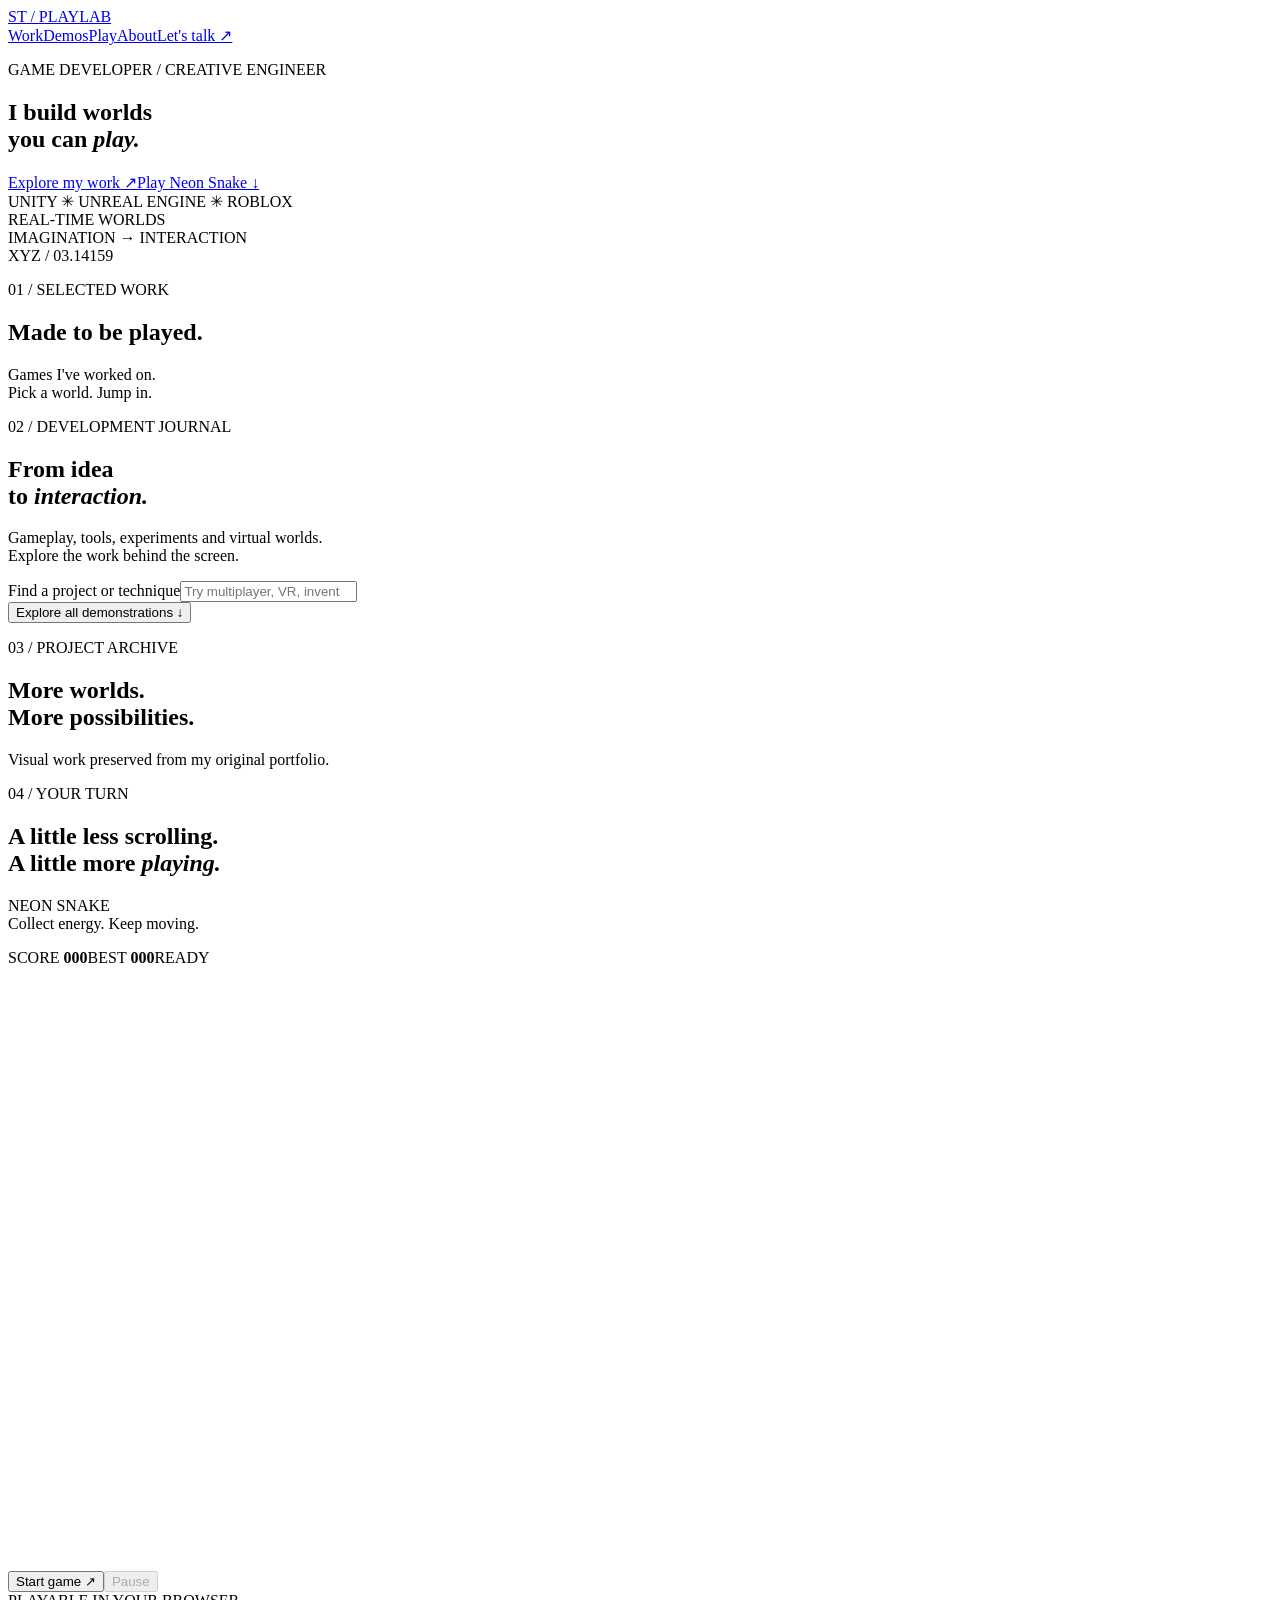
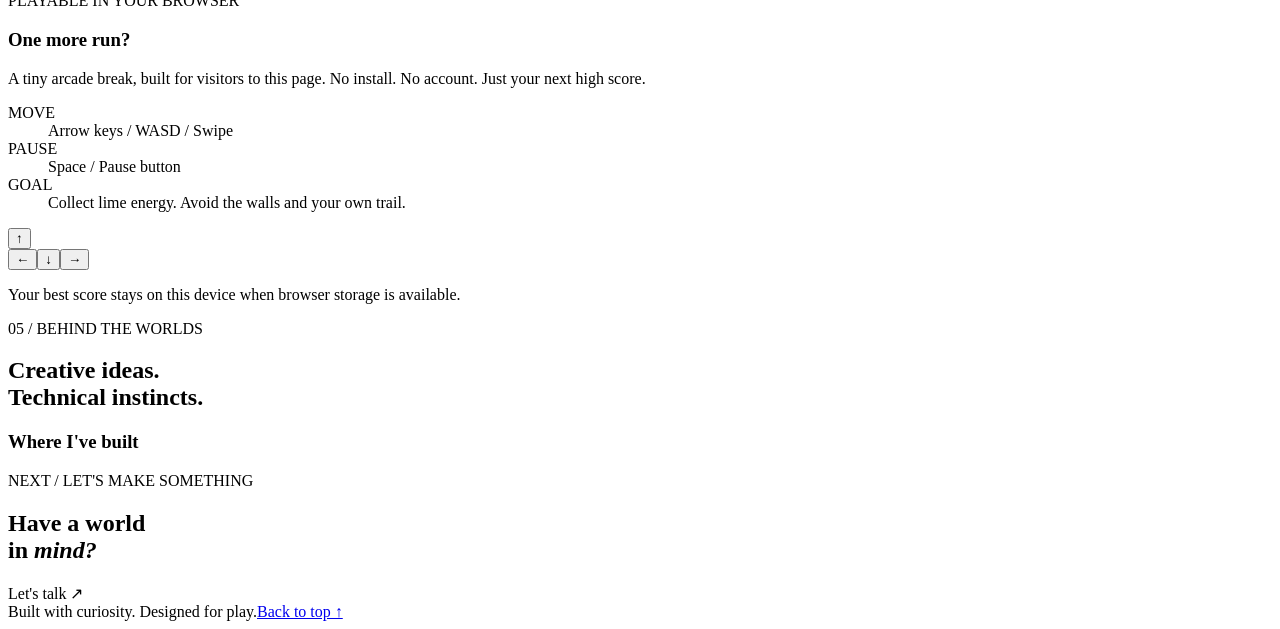
==== commit 94874740: "Keep release hashes stable across Windows and deployment builds" ====
--- a/site/index.html
+++ b/site/index.html
@@ -8,7 +8,7 @@
   <meta property="og:title" content="Sayed Turzo — Game Developer">
   <meta property="og:description" content="Published games, multiplayer systems, immersive simulations and interactive worlds.">
   <meta property="og:type" content="website">
-  <link rel="stylesheet" href="styles.css">
+  <link rel="stylesheet" href="releases/54413f69c23e9722/styles.css">
 </head>
 <body>
   <nav><a class="wordmark" href="#">ST<span> / </span>PLAYLAB</a><div><a href="#work">Work</a><a href="#showcase">Demos</a><a href="#arcade">Play</a><a href="#about">About</a><a id="nav-contact" href="#contact">Let's talk ↗</a></div></nav>
@@ -25,6 +25,6 @@
     <section id="contact" class="contact"><p class="eyebrow">NEXT / LET'S MAKE SOMETHING</p><h2>Have a world<br>in <em>mind?</em></h2><a id="email" class="button primary">Let's talk ↗</a><div id="socials"></div></section>
   </main><footer><span id="footer-name"></span><span>Built with curiosity. Designed for play.</span><a href="#">Back to top ↑</a></footer>
   <dialog id="project-dialog" aria-labelledby="project-title"><button id="close-project" class="button" aria-label="Close project details">Close ×</button><div id="project-detail"></div></dialog>
-  <script type="module" src="app.js"></script>
+  <script type="module" src="releases/54413f69c23e9722/app.js"></script>
 </body>
 </html>
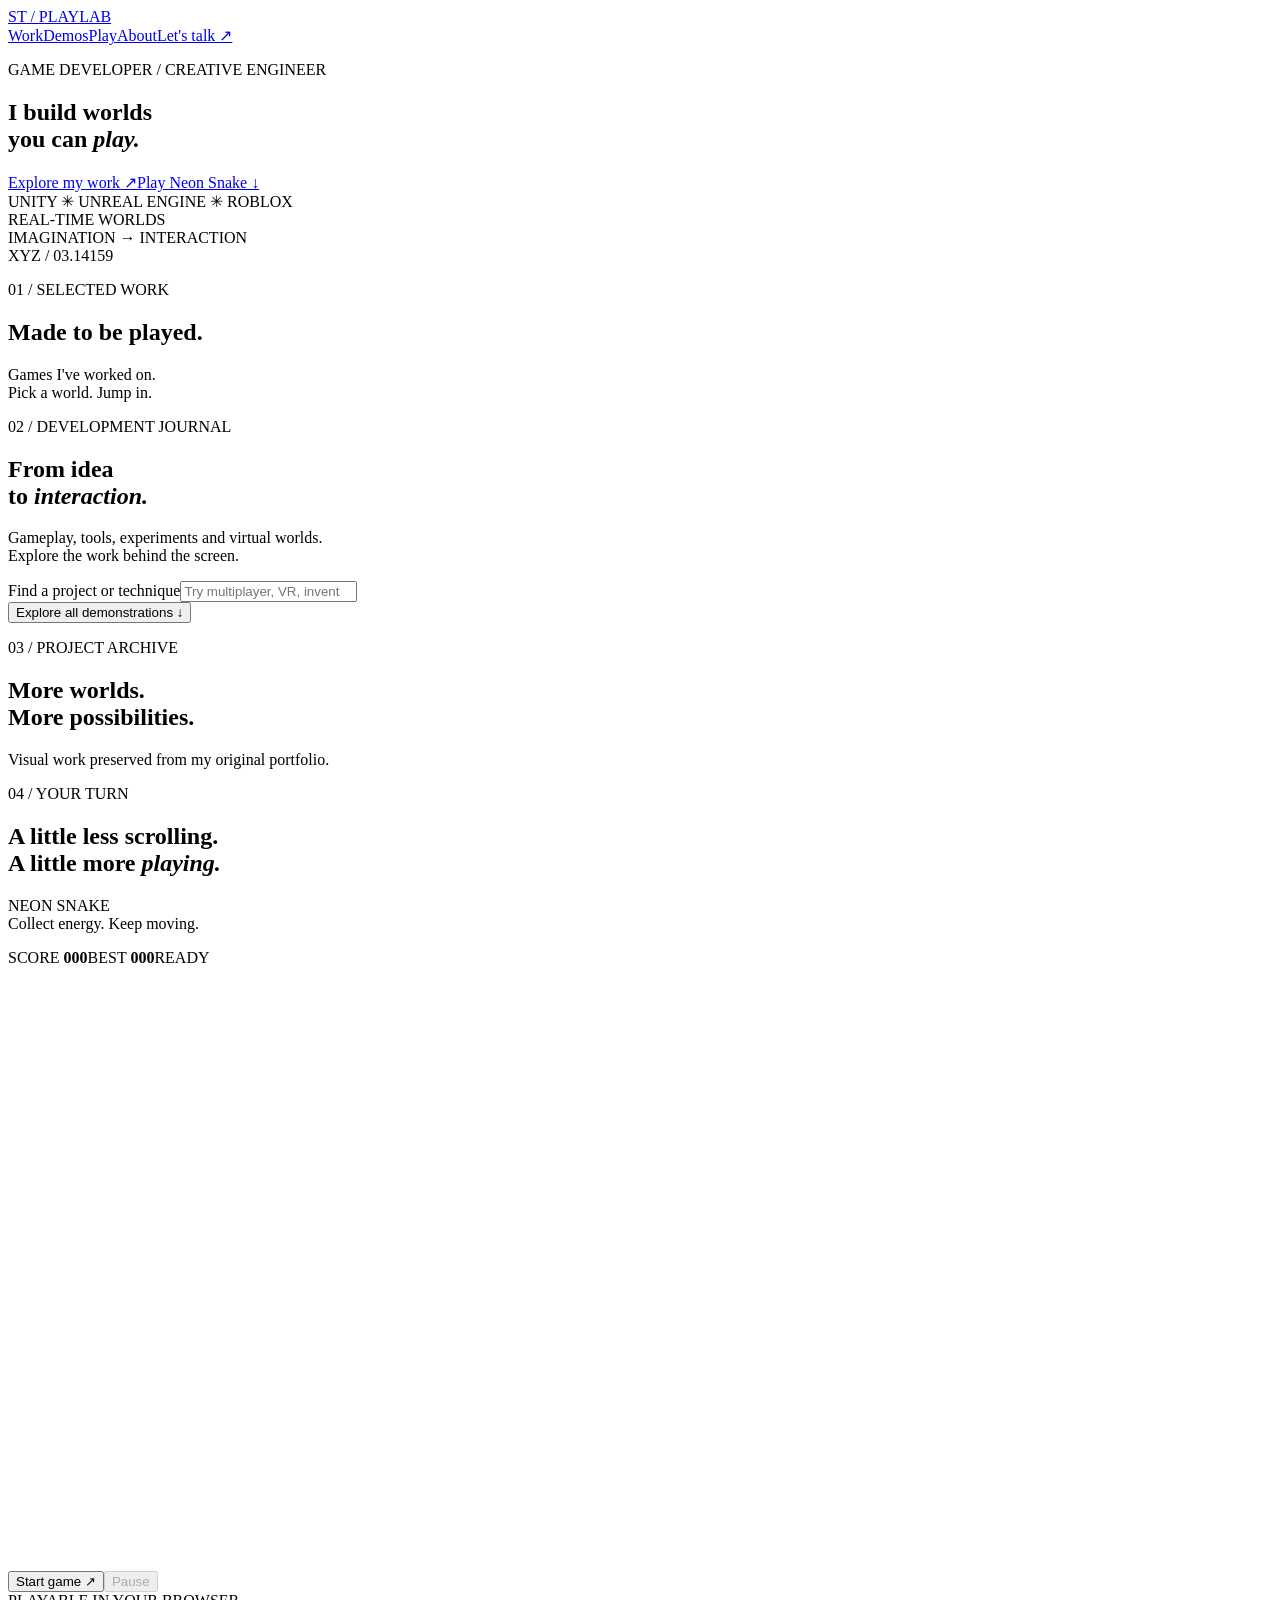
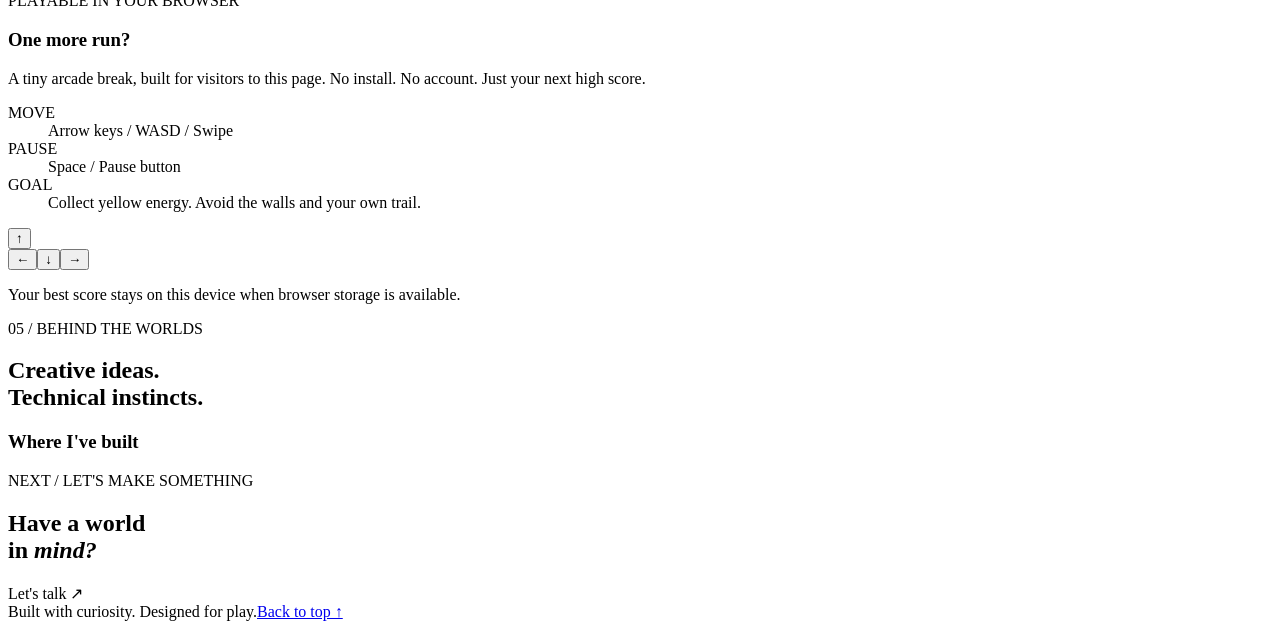
==== commit 5f92380c: "Apply black and yellow portfolio theme including arcade colors" ====
--- a/site/index.html
+++ b/site/index.html
@@ -3,12 +3,12 @@
 <head>
   <meta charset="utf-8"><meta name="viewport" content="width=device-width, initial-scale=1">
   <meta name="description" content="Sayed Turzo — Unity, Unreal Engine and Roblox game developer. Explore my games and play Neon Snake.">
-  <meta name="theme-color" content="#0b0d12"><title>Sayed Turzo / Game Developer</title>
+  <meta name="theme-color" content="#080808"><title>Sayed Turzo / Game Developer</title>
   <link rel="canonical" href="https://sayedturzo.github.io/">
   <meta property="og:title" content="Sayed Turzo — Game Developer">
   <meta property="og:description" content="Published games, multiplayer systems, immersive simulations and interactive worlds.">
   <meta property="og:type" content="website">
-  <link rel="stylesheet" href="releases/54413f69c23e9722/styles.css">
+  <link rel="stylesheet" href="releases/75ce43244bdc7d86/styles.css">
 </head>
 <body>
   <nav><a class="wordmark" href="#">ST<span> / </span>PLAYLAB</a><div><a href="#work">Work</a><a href="#showcase">Demos</a><a href="#arcade">Play</a><a href="#about">About</a><a id="nav-contact" href="#contact">Let's talk ↗</a></div></nav>
@@ -20,11 +20,11 @@
     <section id="work"><div class="section-heading"><div><p class="eyebrow">01 / SELECTED WORK</p><h2>Made to be played.</h2></div><p>Games I've worked on.<br>Pick a world. Jump in.</p></div><div id="filters" class="filters" aria-label="Filter games"></div><div id="games" class="game-grid"></div><div id="worlds" class="worlds"></div></section>
     <section id="showcase"><div class="section-heading"><div><p class="eyebrow">02 / DEVELOPMENT JOURNAL</p><h2>From idea<br>to <em>interaction.</em></h2></div><p>Gameplay, tools, experiments and virtual worlds.<br>Explore the work behind the screen.</p></div><label class="search-label" for="project-search">Find a project or technique</label><input id="project-search" type="search" placeholder="Try multiplayer, VR, inventory…"><div id="showcase-filters" class="filters" aria-label="Filter demonstrations"></div><div id="showcase-grid" class="showcase-grid"></div><p id="showcase-empty" hidden>No demonstrations match your search.</p><button id="show-more" class="button">Explore all demonstrations ↓</button></section>
     <section id="archive"><div class="section-heading"><div><p class="eyebrow">03 / PROJECT ARCHIVE</p><h2>More worlds.<br>More possibilities.</h2></div><p>Visual work preserved from my original portfolio.</p></div><div id="archive-grid" class="archive-grid"></div></section>
-    <section id="arcade" class="arcade"><div class="section-heading"><div><p class="eyebrow">04 / YOUR TURN</p><h2>A little less scrolling.<br>A little more <em>playing.</em></h2></div><p>NEON SNAKE<br>Collect energy. Keep moving.</p></div><div class="arcade-layout"><div class="game-panel"><div class="scoreboard"><span>SCORE <b id="score">000</b></span><span>BEST <b id="best">000</b></span><span id="game-state" role="status" aria-live="polite">READY</span></div><canvas id="snake" width="600" height="600" tabindex="0" aria-label="Neon Snake game. Use arrow keys or WASD to move, space to pause."></canvas><div class="game-controls"><button id="start" class="button primary">Start game ↗</button><button id="pause" class="button" disabled>Pause</button></div></div><div class="game-notes"><span class="pill">PLAYABLE IN YOUR BROWSER</span><h3>One more run?</h3><p>A tiny arcade break, built for visitors to this page. No install. No account. Just your next high score.</p><dl><dt>MOVE</dt><dd>Arrow keys / WASD / Swipe</dd><dt>PAUSE</dt><dd>Space / Pause button</dd><dt>GOAL</dt><dd>Collect lime energy. Avoid the walls and your own trail.</dd></dl><div class="dpad" aria-label="Touch game controls"><button data-direction="up" aria-label="Move up">↑</button><div><button data-direction="left" aria-label="Move left">←</button><button data-direction="down" aria-label="Move down">↓</button><button data-direction="right" aria-label="Move right">→</button></div></div><p class="small">Your best score stays on this device when browser storage is available.</p></div></div></section>
+    <section id="arcade" class="arcade"><div class="section-heading"><div><p class="eyebrow">04 / YOUR TURN</p><h2>A little less scrolling.<br>A little more <em>playing.</em></h2></div><p>NEON SNAKE<br>Collect energy. Keep moving.</p></div><div class="arcade-layout"><div class="game-panel"><div class="scoreboard"><span>SCORE <b id="score">000</b></span><span>BEST <b id="best">000</b></span><span id="game-state" role="status" aria-live="polite">READY</span></div><canvas id="snake" width="600" height="600" tabindex="0" aria-label="Neon Snake game. Use arrow keys or WASD to move, space to pause."></canvas><div class="game-controls"><button id="start" class="button primary">Start game ↗</button><button id="pause" class="button" disabled>Pause</button></div></div><div class="game-notes"><span class="pill">PLAYABLE IN YOUR BROWSER</span><h3>One more run?</h3><p>A tiny arcade break, built for visitors to this page. No install. No account. Just your next high score.</p><dl><dt>MOVE</dt><dd>Arrow keys / WASD / Swipe</dd><dt>PAUSE</dt><dd>Space / Pause button</dd><dt>GOAL</dt><dd>Collect yellow energy. Avoid the walls and your own trail.</dd></dl><div class="dpad" aria-label="Touch game controls"><button data-direction="up" aria-label="Move up">↑</button><div><button data-direction="left" aria-label="Move left">←</button><button data-direction="down" aria-label="Move down">↓</button><button data-direction="right" aria-label="Move right">→</button></div></div><p class="small">Your best score stays on this device when browser storage is available.</p></div></div></section>
     <section id="about"><div class="section-heading"><div><p class="eyebrow">05 / BEHIND THE WORLDS</p><h2>Creative ideas.<br>Technical instincts.</h2></div></div><div id="skills" class="skills"></div><h3 class="experience-title">Where I've built</h3><div id="experience" class="experience"></div></section>
     <section id="contact" class="contact"><p class="eyebrow">NEXT / LET'S MAKE SOMETHING</p><h2>Have a world<br>in <em>mind?</em></h2><a id="email" class="button primary">Let's talk ↗</a><div id="socials"></div></section>
   </main><footer><span id="footer-name"></span><span>Built with curiosity. Designed for play.</span><a href="#">Back to top ↑</a></footer>
   <dialog id="project-dialog" aria-labelledby="project-title"><button id="close-project" class="button" aria-label="Close project details">Close ×</button><div id="project-detail"></div></dialog>
-  <script type="module" src="releases/54413f69c23e9722/app.js"></script>
+  <script type="module" src="releases/75ce43244bdc7d86/app.js"></script>
 </body>
 </html>
